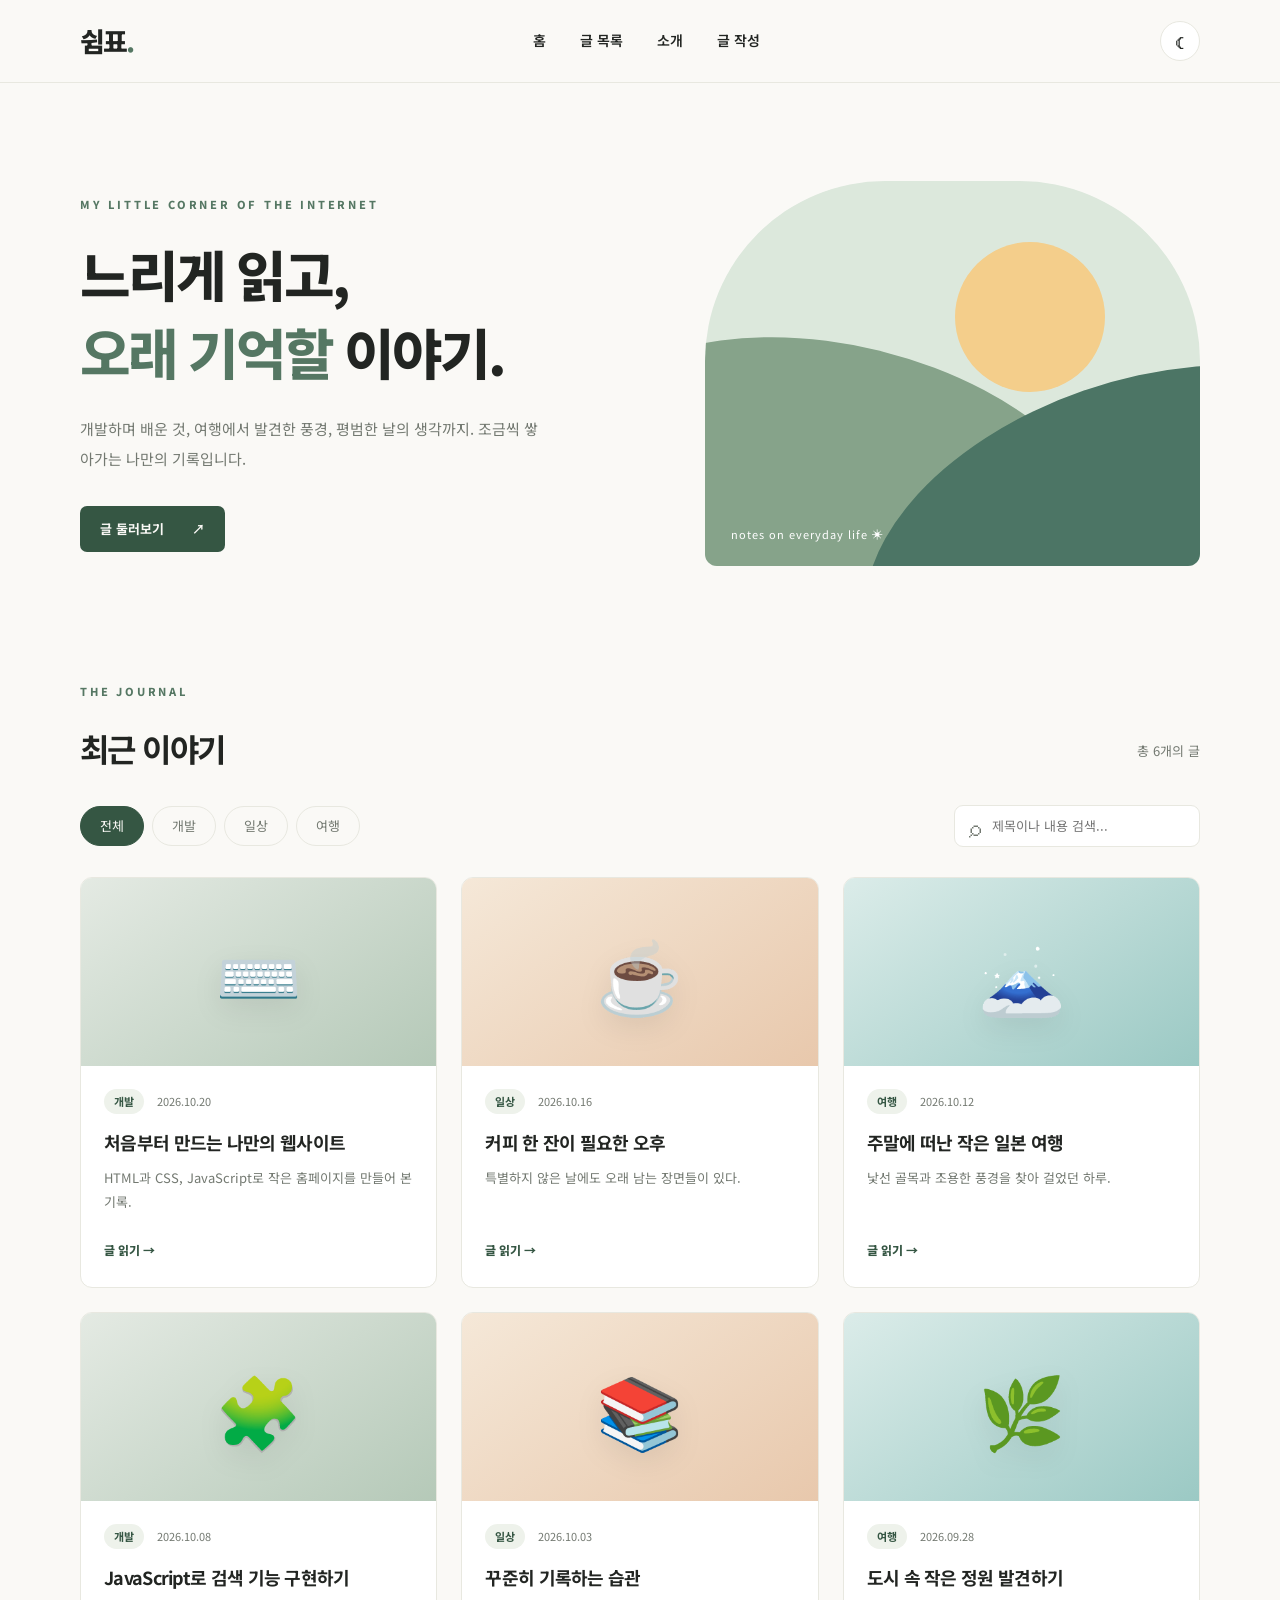
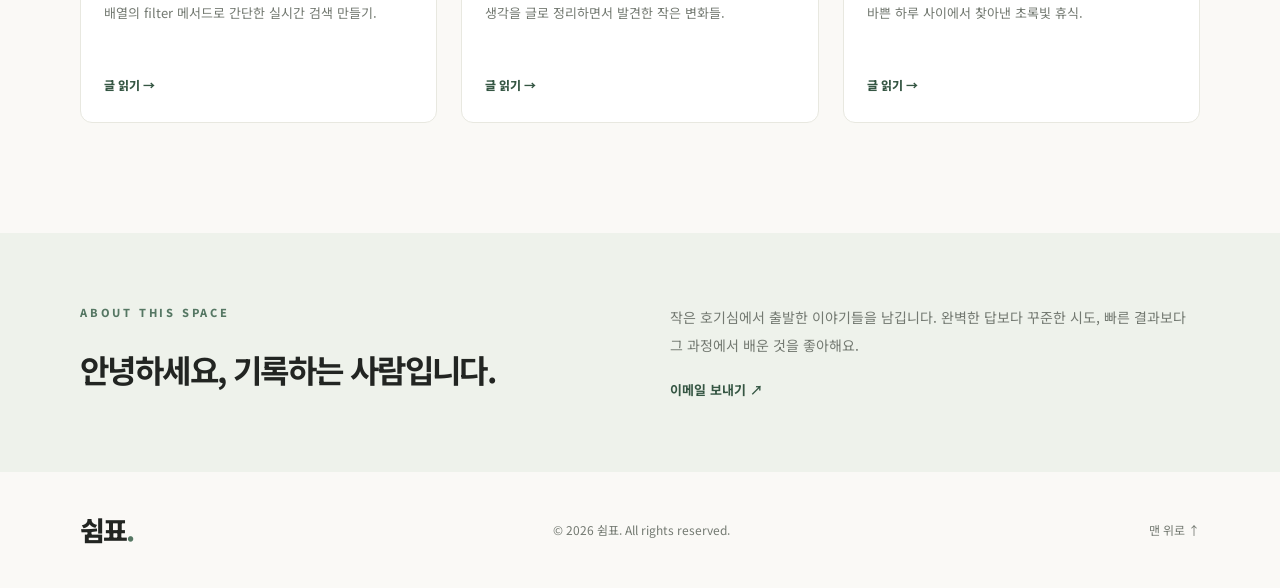
==== index.html @ 208cf1a2 "Add files via upload" ====
<!doctype html>
<html lang="ko">
<head>
  <meta charset="UTF-8" />
  <meta name="viewport" content="width=device-width, initial-scale=1.0" />
  <meta name="description" content="일상과 개발, 여행의 기록을 담은 개인 블로그" />
  <title>쉼표 — 나의 기록</title>
  <link rel="stylesheet" href="style.css" />
  <script src="script.js" defer></script>
</head>
<body>
  <header class="site-header">
    <div class="container header-inner">
      <a class="logo" href="#home" aria-label="쉼표 홈">쉼표<span>.</span></a>
      <nav class="main-nav" aria-label="주 메뉴">
        <a href="#home">홈</a><a href="#posts">글 목록</a><a href="#about">소개</a><a href="admin.html">글 작성</a>
      </nav>
      <button id="themeToggle" class="icon-btn" type="button" aria-label="다크 모드 전환" title="테마 전환">☾</button>
    </div>
  </header>

  <main id="home">
    <section class="hero container">
      <div class="hero-copy">
        <p class="eyebrow">MY LITTLE CORNER OF THE INTERNET</p>
        <h1>느리게 읽고,<br /><em>오래 기억할</em> 이야기.</h1>
        <p class="hero-desc">개발하며 배운 것, 여행에서 발견한 풍경, 평범한 날의 생각까지. 조금씩 쌓아가는 나만의 기록입니다.</p>
        <a class="primary-btn" href="#posts">글 둘러보기 <span aria-hidden="true">↗</span></a>
      </div>
      <div class="hero-art" aria-hidden="true"><div class="sun"></div><div class="hill hill-one"></div><div class="hill hill-two"></div><div class="art-caption">notes on everyday life ✳</div></div>
    </section>

    <section id="posts" class="posts-section container">
      <div class="section-top"><div><p class="eyebrow">THE JOURNAL</p><h2>최근 이야기</h2></div><p id="resultCount" class="result-count" aria-live="polite"></p></div>
      <div class="toolbar">
        <div class="filters" role="group" aria-label="카테고리 필터">
          <button class="filter active" data-category="전체" aria-pressed="true">전체</button>
          <button class="filter" data-category="개발" aria-pressed="false">개발</button>
          <button class="filter" data-category="일상" aria-pressed="false">일상</button>
          <button class="filter" data-category="여행" aria-pressed="false">여행</button>
        </div>
        <label class="search-wrap"><span aria-hidden="true">⌕</span><span class="sr-only">글 검색</span><input id="searchInput" type="search" placeholder="제목이나 내용 검색..." autocomplete="off" /></label>
      </div>
      <div id="postGrid" class="post-grid"></div>
      <p id="emptyState" class="empty-state" hidden>검색 결과가 없습니다. 다른 검색어를 입력해 보세요.</p>
    </section>

    <section id="about" class="about-section"><div class="container about-inner"><div><p class="eyebrow">ABOUT THIS SPACE</p><h2>안녕하세요, 기록하는 사람입니다.</h2></div><div><p>작은 호기심에서 출발한 이야기들을 남깁니다. 완벽한 답보다 꾸준한 시도, 빠른 결과보다 그 과정에서 배운 것을 좋아해요.</p><a href="mailto:hello@example.com">이메일 보내기 ↗</a></div></div></section>
  </main>

  <footer class="site-footer container"><a class="logo" href="#home">쉼표<span>.</span></a><span>© <span id="year"></span> 쉼표. All rights reserved.</span><a href="#home">맨 위로 ↑</a></footer>

  <dialog id="postDialog" class="post-dialog" aria-labelledby="dialogTitle"><div class="dialog-head"><span id="dialogCategory" class="tag"></span><button id="closeDialog" class="icon-btn" type="button" aria-label="글 닫기">✕</button></div><article><h2 id="dialogTitle"></h2><p id="dialogDate" class="dialog-date"></p><img id="dialogImage" class="dialog-image" alt="" hidden /><div id="dialogBody" class="dialog-body"></div></article></dialog>
</body>
</html>
---- style.css ----
@import url('https://fonts.googleapis.com/css2?family=DM+Serif+Display:ital@0;1&family=Noto+Sans+KR:wght@400;500;600;700;800&display=swap');
:root{--bg:#faf9f6;--panel:#fff;--text:#222522;--muted:#737971;--line:#e8e8e0;--accent:#557763;--accent-dark:#355643;--soft:#eef2eb;--shadow:0 18px 55px rgba(28,42,32,.09)}
:root[data-theme="dark"]{--bg:#171c1a;--panel:#222a25;--text:#f1f3ed;--muted:#a7b0a6;--line:#364039;--accent:#a6c8ac;--accent-dark:#bdddbe;--soft:#2d3930;--shadow:0 18px 55px rgba(0,0,0,.18)}
*{box-sizing:border-box}html{scroll-behavior:smooth}body{margin:0;background:var(--bg);color:var(--text);font-family:'Noto Sans KR',sans-serif;line-height:1.7;transition:background .2s,color .2s}button,input{font:inherit}a{color:inherit;text-decoration:none}button{cursor:pointer}button:focus-visible,a:focus-visible,input:focus-visible{outline:3px solid var(--accent);outline-offset:3px}.container{width:min(1120px,calc(100% - 48px));margin:auto}.site-header{border-bottom:1px solid var(--line);position:sticky;top:0;z-index:10;background:var(--bg)}.header-inner{height:82px;display:flex;align-items:center;justify-content:space-between;gap:20px}.logo{font-weight:800;font-size:27px;letter-spacing:-1.8px}.logo span{color:var(--accent)}.main-nav{display:flex;gap:34px;font-size:14px;font-weight:600}.main-nav a:hover,.site-footer a:hover{color:var(--accent)}.icon-btn{border:1px solid var(--line);background:var(--panel);color:var(--text);height:40px;width:40px;border-radius:50%;display:grid;place-items:center;font-size:19px}.hero{display:grid;grid-template-columns:1.14fr 1fr;align-items:center;gap:60px;padding-top:98px;padding-bottom:116px}.eyebrow{font-size:11px;letter-spacing:2.8px;font-weight:800;color:var(--accent);margin:0 0 20px}.hero h1{font-size:clamp(37px,4.3vw,62px);letter-spacing:-3px;line-height:1.42;margin:0;font-weight:800}.hero h1 em{font-style:normal;color:var(--accent)}.hero-desc{max-width:460px;font-size:15px;line-height:2;color:var(--muted);margin:24px 0 32px}.primary-btn{display:inline-flex;align-items:center;gap:28px;background:var(--accent-dark);color:var(--bg);border-radius:7px;padding:12px 20px;font-size:13px;font-weight:700}.hero-art{height:385px;overflow:hidden;background:#dce8dc;position:relative;border-radius:180px 180px 12px 12px}.sun{position:absolute;width:150px;height:150px;top:61px;right:95px;background:#f4ce8b;border-radius:50%}.hill{position:absolute;bottom:-120px;width:115%;height:340px;border-radius:50%}.hill-one{background:#86a38a;left:-150px;transform:rotate(14deg)}.hill-two{background:#4c7565;left:150px;bottom:-155px;transform:rotate(-19deg)}.art-caption{position:absolute;bottom:22px;left:26px;font-size:11px;color:#fff;letter-spacing:1px}.posts-section{padding-bottom:110px;scroll-margin-top:105px}.section-top{display:flex;align-items:end;justify-content:space-between;margin-bottom:30px}.section-top h2,.about-section h2{margin:0;font-size:32px;letter-spacing:-1.6px}.result-count{color:var(--muted);font-size:13px}.toolbar{display:flex;justify-content:space-between;gap:20px;align-items:center;margin-bottom:30px}.filters{display:flex;gap:8px;flex-wrap:wrap}.filter{border:1px solid var(--line);background:transparent;color:var(--muted);border-radius:30px;padding:8px 19px;font-size:13px}.filter.active{color:var(--bg);background:var(--accent-dark);border-color:var(--accent-dark)}.search-wrap{display:flex;align-items:center;gap:9px;border:1px solid var(--line);background:var(--panel);border-radius:9px;padding:8px 14px;color:var(--muted)}.search-wrap>span:first-child{font-size:24px;line-height:1}.search-wrap input{width:195px;border:0;background:transparent;color:var(--text);outline:none;font-size:13px}.post-grid{display:grid;grid-template-columns:repeat(3,minmax(0,1fr));gap:24px}.post-card{background:var(--panel);border:1px solid var(--line);border-radius:12px;overflow:hidden;transition:transform .2s,box-shadow .2s}.post-card:hover{transform:translateY(-5px);box-shadow:var(--shadow)}.post-cover{height:188px;display:grid;place-items:center;position:relative;overflow:hidden}.post-cover span{font-size:70px;filter:drop-shadow(0 10px 14px #00000012)}.cover-dev{background:linear-gradient(145deg,#e4eae3,#b5c9b8)}.cover-life{background:linear-gradient(145deg,#f5e8d8,#e8c8ac)}.cover-trip{background:linear-gradient(145deg,#dbece9,#9bc9c4)}.post-content{padding:23px 23px 25px}.post-meta{display:flex;gap:13px;align-items:center;color:var(--muted);font-size:11px}.tag{display:inline-block;color:var(--accent-dark);background:var(--soft);padding:3px 10px;border-radius:99px;font-size:11px;font-weight:700}.post-content h3{font-size:18px;letter-spacing:-.7px;line-height:1.55;margin:15px 0 9px}.post-content p{font-size:13px;line-height:1.9;color:var(--muted);margin:0 0 20px;min-height:49px}.read-btn{border:0;background:none;padding:0;color:var(--accent-dark);font-size:12px;font-weight:800}.empty-state{text-align:center;padding:70px 0;color:var(--muted)}.about-section{background:var(--soft);padding:70px 0;scroll-margin-top:82px}.about-inner{display:grid;grid-template-columns:1fr 1fr;gap:60px}.about-inner p:not(.eyebrow){font-size:14px;color:var(--muted);line-height:2;margin:0 0 16px}.about-inner a{color:var(--accent-dark);font-weight:700;font-size:13px}.site-footer{display:flex;justify-content:space-between;gap:20px;align-items:center;padding-top:35px;padding-bottom:35px;font-size:12px;color:var(--muted)}.site-footer .logo{color:var(--text)}.post-dialog{width:min(680px,calc(100% - 32px));max-height:min(85vh,850px);background:var(--panel);color:var(--text);border:1px solid var(--line);border-radius:15px;padding:30px 40px 48px;box-shadow:var(--shadow)}.post-dialog::backdrop{background:#101d17a8}.dialog-head{display:flex;justify-content:space-between;align-items:center}.post-dialog h2{font-size:30px;line-height:1.5;letter-spacing:-1px;margin:20px 0 6px}.dialog-date{font-size:12px;color:var(--muted);margin-bottom:28px}.dialog-body{font-size:15px;line-height:2.1;white-space:pre-line}.sr-only{position:absolute;width:1px;height:1px;padding:0;margin:-1px;overflow:hidden;clip:rect(0,0,0,0);white-space:nowrap;border:0}
@media(max-width:850px){.hero{gap:30px;padding-top:65px;padding-bottom:75px}.hero-art{height:315px}.post-grid{grid-template-columns:repeat(2,minmax(0,1fr))}.sun{right:55px}.about-inner{gap:35px}}
@media(max-width:590px){.container{width:min(100% - 32px,1120px)}.header-inner{height:68px}.main-nav{gap:14px;font-size:12px}.logo{font-size:24px}.hero{grid-template-columns:1fr;gap:34px;padding-top:55px;padding-bottom:70px}.hero h1{letter-spacing:-2px}.hero-art{height:280px;max-width:450px;width:100%}.section-top h2,.about-section h2{font-size:26px}.toolbar{align-items:stretch;flex-direction:column}.search-wrap input{width:100%}.post-grid{grid-template-columns:1fr}.post-cover{height:205px}.about-inner{grid-template-columns:1fr;gap:20px}.site-footer{flex-wrap:wrap}.post-dialog{padding:22px 22px 35px}.post-dialog h2{font-size:23px}}
@media(prefers-reduced-motion:reduce){html{scroll-behavior:auto}*,*::before,*::after{transition:none!important}}

.cover-image{width:100%;height:100%;object-fit:cover;display:block}.dialog-image{width:100%;max-height:360px;object-fit:cover;border-radius:10px;margin:0 0 22px}.dialog-image[hidden]{display:none}
.admin-layout{padding:70px 0 110px;display:grid;grid-template-columns:minmax(0,1.2fr) minmax(290px,.8fr);gap:30px;align-items:start}.admin-panel{background:var(--panel);border:1px solid var(--line);border-radius:16px;padding:28px}.admin-panel h2{margin:0 0 18px;font-size:23px}.admin-notice{background:var(--soft);border-radius:10px;padding:17px 19px;font-size:13px;color:var(--text);margin:20px 0 0}.admin-form{display:grid;gap:15px}.field{display:grid;gap:7px;font-size:13px;font-weight:700}.field input,.field select,.field textarea{width:100%;border:1px solid var(--line);background:var(--bg);color:var(--text);border-radius:8px;padding:11px 12px;font:inherit;font-weight:400}.field textarea{min-height:240px;resize:vertical}.admin-actions{display:flex;flex-wrap:wrap;gap:10px}.action-btn{border:none;border-radius:8px;padding:11px 17px;background:var(--accent-dark);color:var(--bg);font-size:13px;font-weight:700}.action-btn.secondary{background:var(--soft);color:var(--text);border:1px solid var(--line)}.action-btn.danger{background:#a63f3f;color:#fff}.admin-list{display:grid;gap:10px;max-height:650px;overflow:auto}.admin-post-item{display:flex;align-items:center;justify-content:space-between;gap:12px;border-bottom:1px solid var(--line);padding:10px 0}.admin-post-item strong{display:block;font-size:13px}.admin-post-item small{color:var(--muted)}.admin-post-item button{flex-shrink:0}.image-preview{max-width:100%;max-height:260px;object-fit:cover;border-radius:8px;display:block;margin-top:10px}.image-preview[hidden]{display:none}.help{font-size:12px;color:var(--muted);font-weight:400}.status{font-size:13px;min-height:22px;color:var(--accent-dark)}
@media(max-width:850px){.admin-layout{grid-template-columns:1fr}}@media(max-width:590px){.admin-panel{padding:19px}.main-nav{gap:10px}}
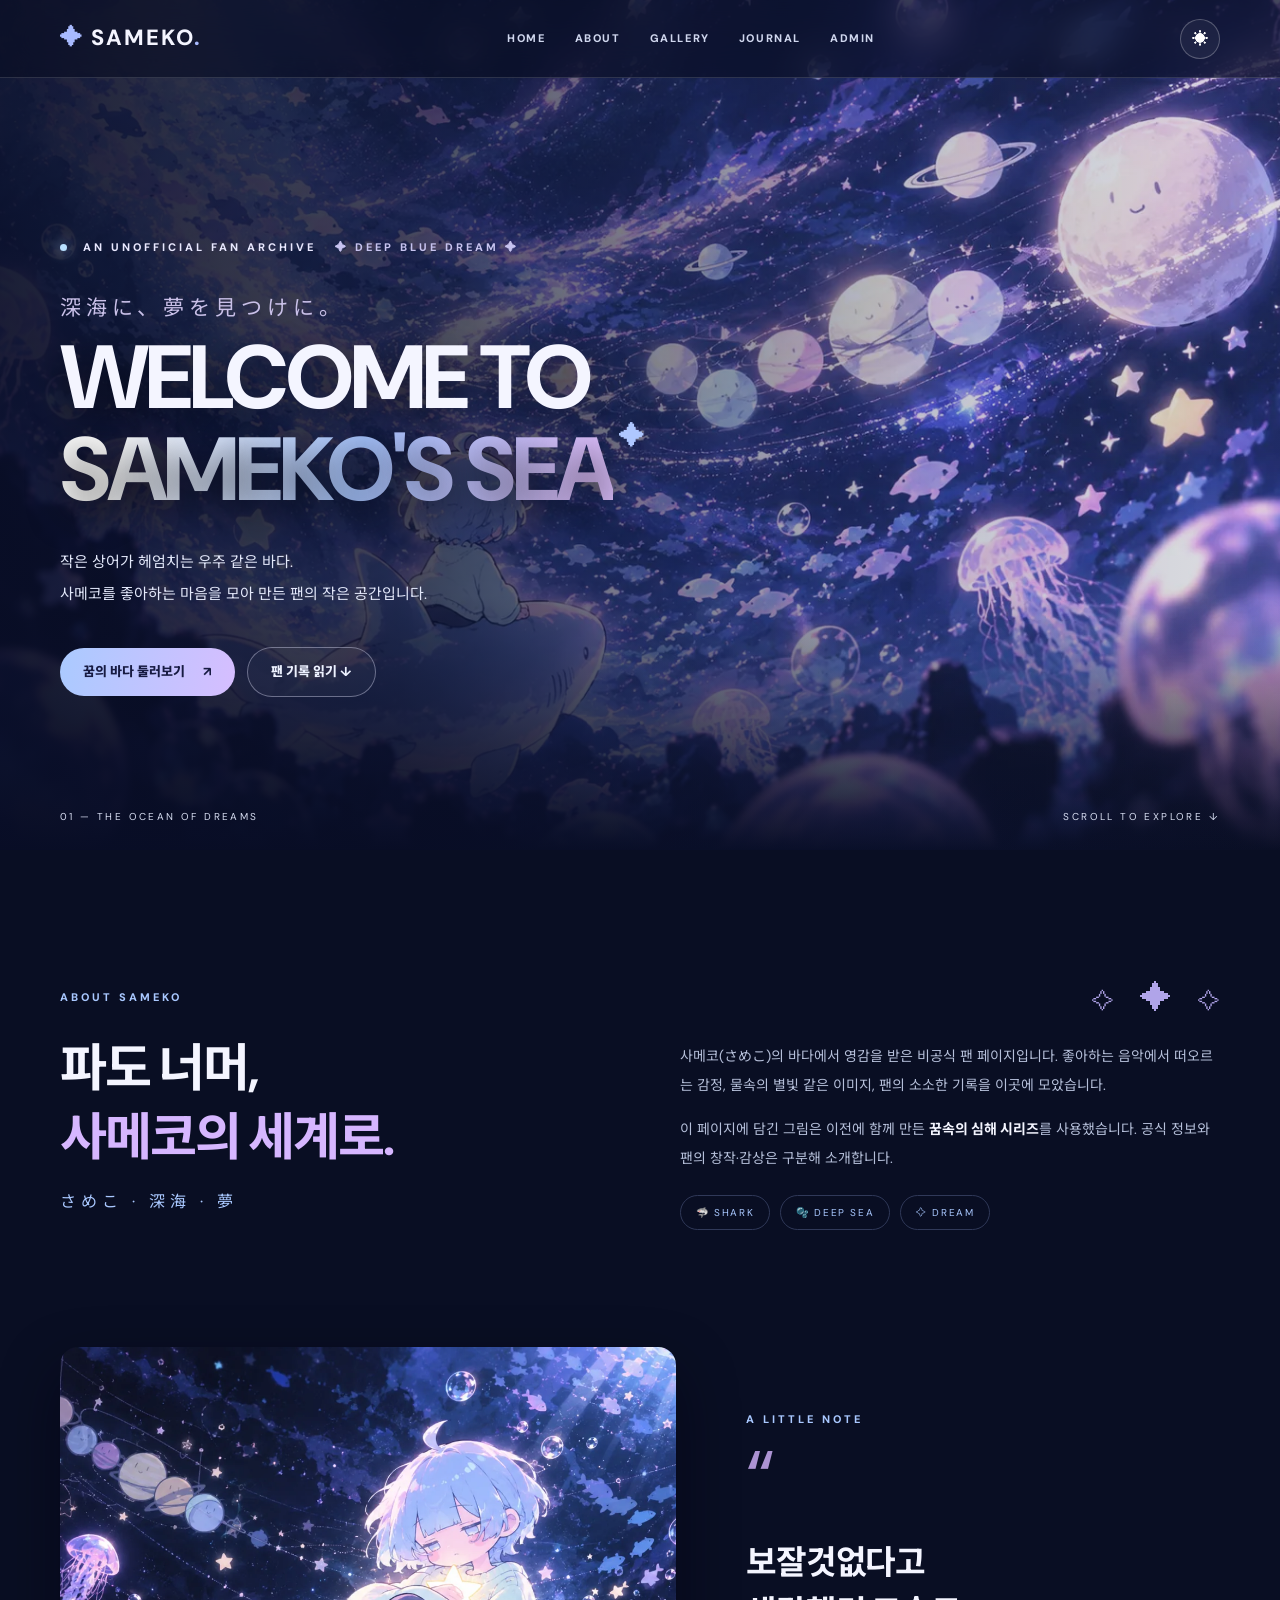
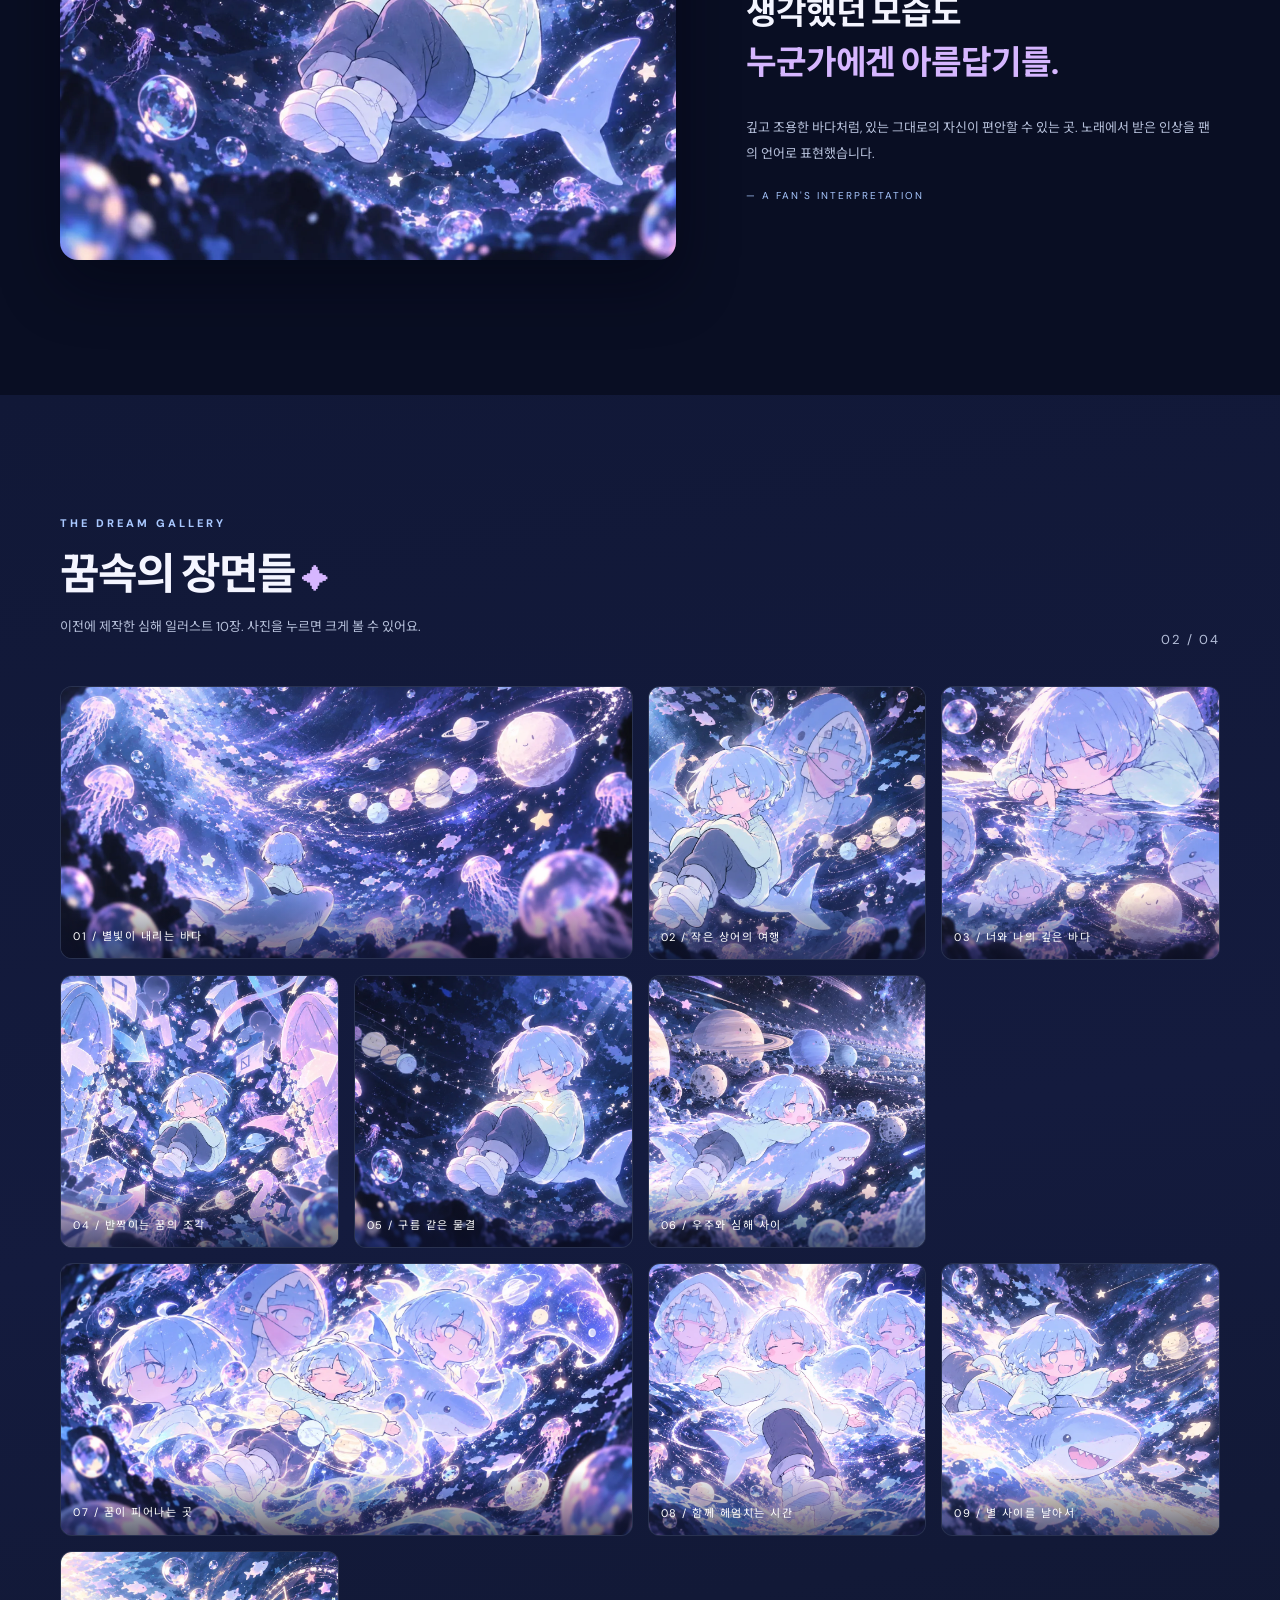
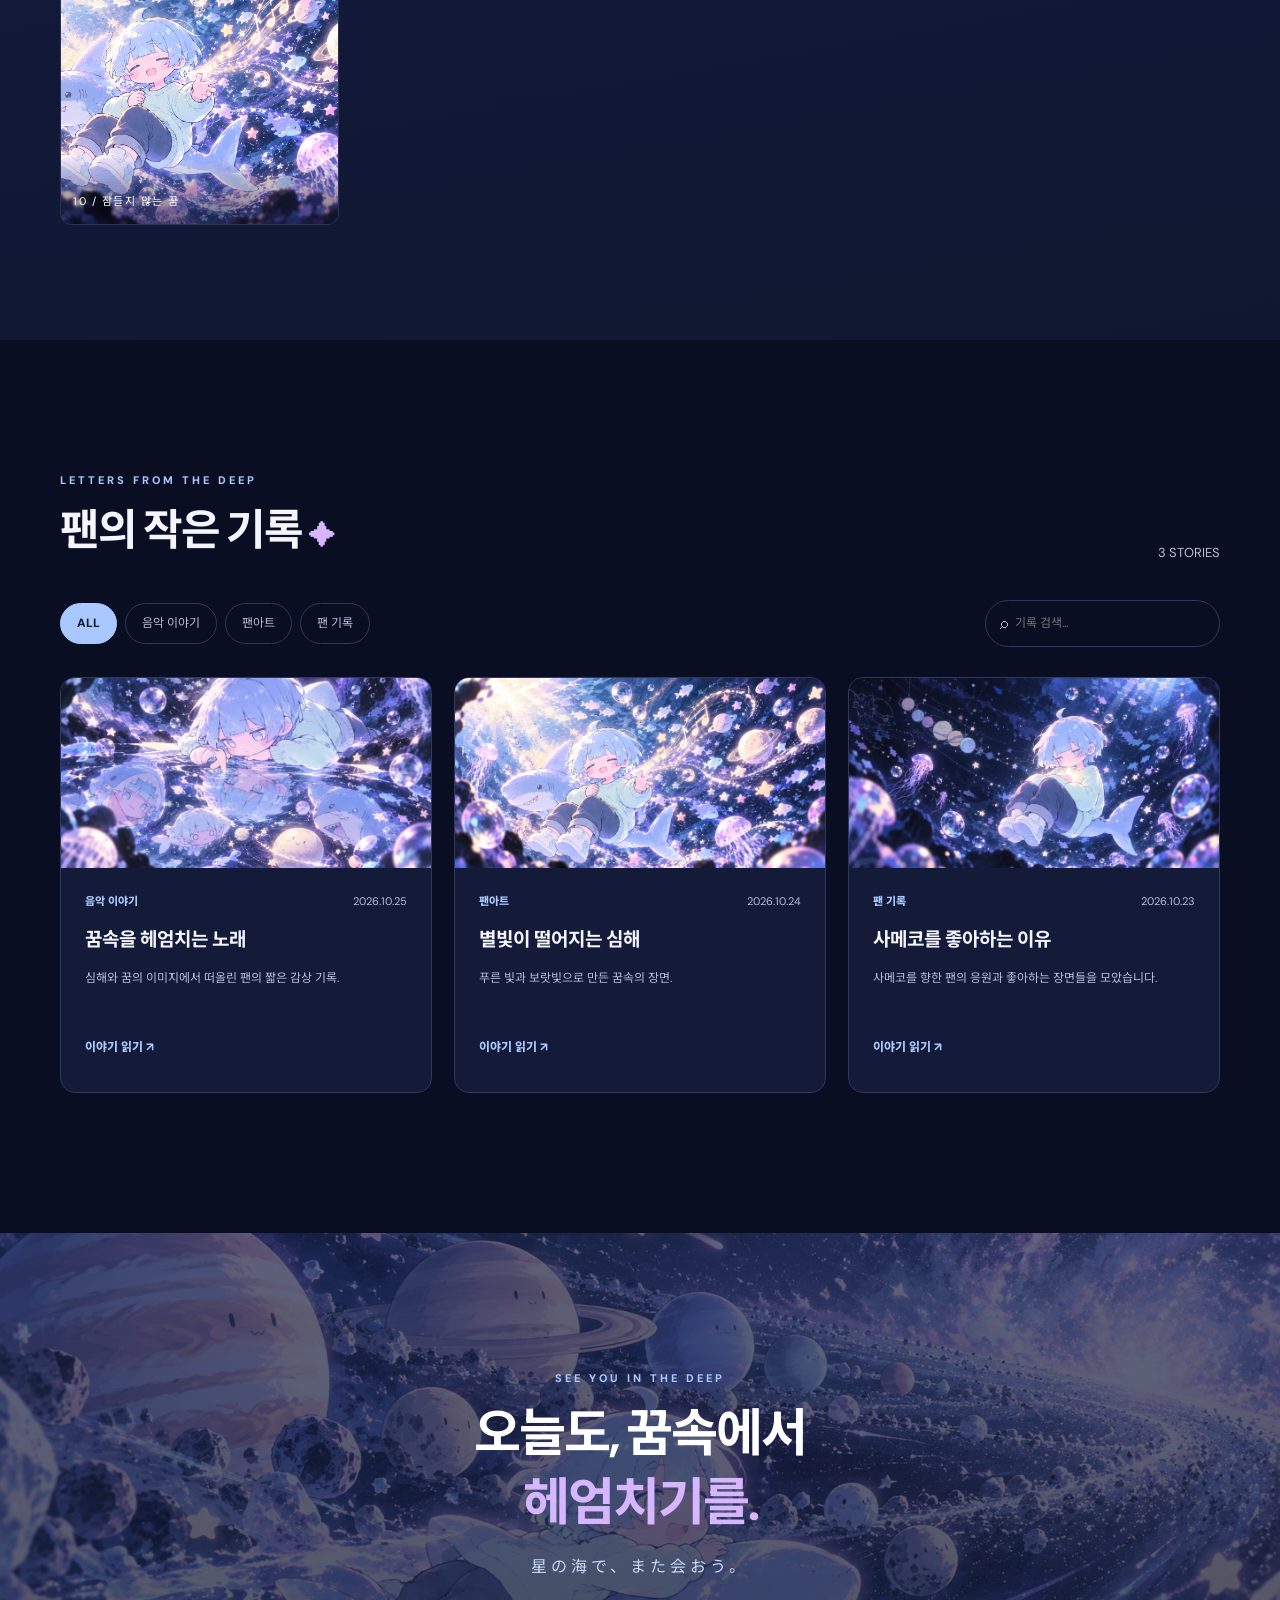
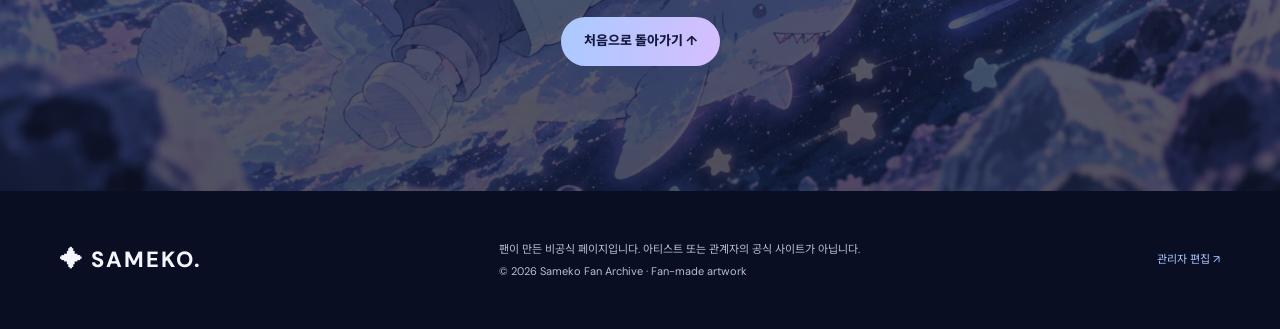
==== commit a5f0a646: "Add files via upload" ====
--- a/index.html
+++ b/index.html
@@ -1,55 +1,11 @@
-<!doctype html>
-<html lang="ko">
-<head>
-  <meta charset="UTF-8" />
-  <meta name="viewport" content="width=device-width, initial-scale=1.0" />
-  <meta name="description" content="일상과 개발, 여행의 기록을 담은 개인 블로그" />
-  <title>쉼표 — 나의 기록</title>
-  <link rel="stylesheet" href="style.css" />
-  <script src="script.js" defer></script>
-</head>
-<body>
-  <header class="site-header">
-    <div class="container header-inner">
-      <a class="logo" href="#home" aria-label="쉼표 홈">쉼표<span>.</span></a>
-      <nav class="main-nav" aria-label="주 메뉴">
-        <a href="#home">홈</a><a href="#posts">글 목록</a><a href="#about">소개</a><a href="admin.html">글 작성</a>
-      </nav>
-      <button id="themeToggle" class="icon-btn" type="button" aria-label="다크 모드 전환" title="테마 전환">☾</button>
-    </div>
-  </header>
-
-  <main id="home">
-    <section class="hero container">
-      <div class="hero-copy">
-        <p class="eyebrow">MY LITTLE CORNER OF THE INTERNET</p>
-        <h1>느리게 읽고,<br /><em>오래 기억할</em> 이야기.</h1>
-        <p class="hero-desc">개발하며 배운 것, 여행에서 발견한 풍경, 평범한 날의 생각까지. 조금씩 쌓아가는 나만의 기록입니다.</p>
-        <a class="primary-btn" href="#posts">글 둘러보기 <span aria-hidden="true">↗</span></a>
-      </div>
-      <div class="hero-art" aria-hidden="true"><div class="sun"></div><div class="hill hill-one"></div><div class="hill hill-two"></div><div class="art-caption">notes on everyday life ✳</div></div>
-    </section>
-
-    <section id="posts" class="posts-section container">
-      <div class="section-top"><div><p class="eyebrow">THE JOURNAL</p><h2>최근 이야기</h2></div><p id="resultCount" class="result-count" aria-live="polite"></p></div>
-      <div class="toolbar">
-        <div class="filters" role="group" aria-label="카테고리 필터">
-          <button class="filter active" data-category="전체" aria-pressed="true">전체</button>
-          <button class="filter" data-category="개발" aria-pressed="false">개발</button>
-          <button class="filter" data-category="일상" aria-pressed="false">일상</button>
-          <button class="filter" data-category="여행" aria-pressed="false">여행</button>
-        </div>
-        <label class="search-wrap"><span aria-hidden="true">⌕</span><span class="sr-only">글 검색</span><input id="searchInput" type="search" placeholder="제목이나 내용 검색..." autocomplete="off" /></label>
-      </div>
-      <div id="postGrid" class="post-grid"></div>
-      <p id="emptyState" class="empty-state" hidden>검색 결과가 없습니다. 다른 검색어를 입력해 보세요.</p>
-    </section>
-
-    <section id="about" class="about-section"><div class="container about-inner"><div><p class="eyebrow">ABOUT THIS SPACE</p><h2>안녕하세요, 기록하는 사람입니다.</h2></div><div><p>작은 호기심에서 출발한 이야기들을 남깁니다. 완벽한 답보다 꾸준한 시도, 빠른 결과보다 그 과정에서 배운 것을 좋아해요.</p><a href="mailto:hello@example.com">이메일 보내기 ↗</a></div></div></section>
-  </main>
-
-  <footer class="site-footer container"><a class="logo" href="#home">쉼표<span>.</span></a><span>© <span id="year"></span> 쉼표. All rights reserved.</span><a href="#home">맨 위로 ↑</a></footer>
-
-  <dialog id="postDialog" class="post-dialog" aria-labelledby="dialogTitle"><div class="dialog-head"><span id="dialogCategory" class="tag"></span><button id="closeDialog" class="icon-btn" type="button" aria-label="글 닫기">✕</button></div><article><h2 id="dialogTitle"></h2><p id="dialogDate" class="dialog-date"></p><img id="dialogImage" class="dialog-image" alt="" hidden /><div id="dialogBody" class="dialog-body"></div></article></dialog>
-</body>
-</html>
+<!doctype html><html lang="ko"><head><meta charset="UTF-8"><meta name="viewport" content="width=device-width, initial-scale=1"><meta name="theme-color" content="#090e23"><meta name="description" content="사메코(さめこ)를 응원하는 비공식 팬 페이지. 음악 감상, 팬아트, 심해의 꿈을 담았습니다."><title>SAMEKO — 深海の夢 | 비공식 팬 페이지</title><link rel="stylesheet" href="style.css"><script src="script.js" defer></script></head><body>
+<div class="ocean-glow" aria-hidden="true"></div><header class="site-header"><div class="container header-inner"><a class="logo" href="#home"><span class="logo-mark">✦</span> SAMEKO<span class="logo-dot">.</span></a><nav class="main-nav" aria-label="주 메뉴"><a href="#home">HOME</a><a href="#about">ABOUT</a><a href="#gallery">GALLERY</a><a href="#posts">JOURNAL</a><a href="admin.html">ADMIN</a></nav><button id="themeToggle" class="icon-btn" aria-label="테마 전환" type="button">☀</button></div></header>
+<main id="home"><section class="hero"><div class="hero-background" role="img" aria-label="상어와 별이 떠다니는 꿈 같은 보랏빛 심해 일러스트"></div><div class="hero-shade"></div><div class="hero-content container"><div class="tiny-overline"><span class="live-dot"></span> AN UNOFFICIAL FAN ARCHIVE <span class="star-line">✦ DEEP BLUE DREAM ✦</span></div><p class="hero-jp">深海に、夢を見つけに。</p><h1>WELCOME TO<br><span>SAMEKO'S SEA</span><i>✦</i></h1><p class="hero-description">작은 상어가 헤엄치는 우주 같은 바다.<br>사메코를 좋아하는 마음을 모아 만든 팬의 작은 공간입니다.</p><div class="hero-actions"><a class="primary-btn" href="#gallery">꿈의 바다 둘러보기 <span>↗</span></a><a class="ghost-btn" href="#posts">팬 기록 읽기 ↓</a></div></div><div class="hero-bottom container"><span>01 — THE OCEAN OF DREAMS</span><span>SCROLL TO EXPLORE ↓</span></div></section>
+<section id="about" class="intro-section container"><div class="intro-kicker"><span class="eyebrow">ABOUT SAMEKO</span><div class="orbit">✧ <span>✦</span> ✧</div></div><div class="intro-layout"><div><h2>파도 너머,<br><em>사메코의 세계로.</em></h2><p class="japanese-sub">さめこ · 深海 · 夢</p></div><div class="intro-text"><p>사메코(さめこ)의 바다에서 영감을 받은 비공식 팬 페이지입니다. 좋아하는 음악에서 떠오르는 감정, 물속의 별빛 같은 이미지, 팬의 소소한 기록을 이곳에 모았습니다.</p><p>이 페이지에 담긴 그림은 이전에 함께 만든 <strong>꿈속의 심해 시리즈</strong>를 사용했습니다. 공식 정보와 팬의 창작·감상은 구분해 소개합니다.</p><div class="tag-row"><span>🦈 SHARK</span><span>🫧 DEEP SEA</span><span>✧ DREAM</span></div></div></div></section>
+<section class="feature-section container"><div class="feature-image"><img src="assets/dream-05.webp" alt="파란 머리 캐릭터가 작은 상어와 함께 꿈의 바다를 여행하는 장면" loading="lazy"></div><div class="feature-copy"><p class="eyebrow">A LITTLE NOTE</p><p class="quote-mark">“</p><h2>보잘것없다고<br>생각했던 모습도<br><em>누군가에겐 아름답기를.</em></h2><p>깊고 조용한 바다처럼, 있는 그대로의 자신이 편안할 수 있는 곳. 노래에서 받은 인상을 팬의 언어로 표현했습니다.</p><span>— A FAN'S INTERPRETATION</span></div></section>
+<section id="gallery" class="gallery-section"><div class="container"><div class="section-heading"><div><p class="eyebrow">THE DREAM GALLERY</p><h2>꿈속의 장면들 <span>✦</span></h2><p class="section-desc">이전에 제작한 심해 일러스트 10장. 사진을 누르면 크게 볼 수 있어요.</p></div><span class="section-index">02 / 04</span></div><div class="gallery-grid" id="galleryGrid"></div></div></section>
+<section id="posts" class="posts-section container"><div class="section-heading"><div><p class="eyebrow">LETTERS FROM THE DEEP</p><h2>팬의 작은 기록 <span>✦</span></h2></div><span class="result-count" id="resultCount" aria-live="polite"></span></div><div class="toolbar"><div class="filters" role="group" aria-label="글 카테고리"><button class="filter active" data-category="전체" aria-pressed="true">ALL</button><button class="filter" data-category="음악 이야기" aria-pressed="false">음악 이야기</button><button class="filter" data-category="팬아트" aria-pressed="false">팬아트</button><button class="filter" data-category="팬 기록" aria-pressed="false">팬 기록</button></div><label class="search-wrap"><span aria-hidden="true">⌕</span><span class="sr-only">글 검색</span><input id="searchInput" type="search" placeholder="기록 검색..." autocomplete="off"></label></div><div class="post-grid" id="postGrid"></div><p class="empty-state" id="emptyState" hidden>일치하는 팬 기록이 없습니다.</p></section>
+<section class="closing"><div class="container closing-inner"><p class="eyebrow">SEE YOU IN THE DEEP</p><h2>오늘도, 꿈속에서<br><em>헤엄치기를.</em></h2><p>星の海で、また会おう。</p><a class="primary-btn" href="#home">처음으로 돌아가기 ↑</a></div></section></main>
+<footer class="site-footer container"><a class="logo" href="#home">✦ SAMEKO.</a><p>팬이 만든 비공식 페이지입니다. 아티스트 또는 관계자의 공식 사이트가 아닙니다.<br>© <span id="year"></span> Sameko Fan Archive · Fan-made artwork</p><a href="admin.html">관리자 편집 ↗</a></footer>
+<dialog id="postDialog" class="post-dialog" aria-labelledby="dialogTitle"><div class="dialog-head"><span id="dialogCategory" class="tag"></span><button id="closeDialog" class="icon-btn" type="button" aria-label="닫기">✕</button></div><article><h2 id="dialogTitle"></h2><p id="dialogDate" class="dialog-date"></p><img id="dialogImage" class="dialog-image" alt="" hidden><div id="dialogBody" class="dialog-body"></div></article></dialog>
+<dialog id="galleryDialog" class="gallery-dialog" aria-label="갤러리 이미지 보기"><button id="closeGallery" type="button" aria-label="이미지 닫기">✕</button><img id="galleryLarge" alt=""><div class="gallery-view-info"><span id="galleryCaption"></span><div><button id="galleryPrev" aria-label="이전 이미지" type="button">←</button><span id="galleryCounter"></span><button id="galleryNext" aria-label="다음 이미지" type="button">→</button></div></div></dialog></body></html>
--- a/style.css
+++ b/style.css
@@ -1,11 +1,6 @@
-@import url('https://fonts.googleapis.com/css2?family=DM+Serif+Display:ital@0;1&family=Noto+Sans+KR:wght@400;500;600;700;800&display=swap');
-:root{--bg:#faf9f6;--panel:#fff;--text:#222522;--muted:#737971;--line:#e8e8e0;--accent:#557763;--accent-dark:#355643;--soft:#eef2eb;--shadow:0 18px 55px rgba(28,42,32,.09)}
-:root[data-theme="dark"]{--bg:#171c1a;--panel:#222a25;--text:#f1f3ed;--muted:#a7b0a6;--line:#364039;--accent:#a6c8ac;--accent-dark:#bdddbe;--soft:#2d3930;--shadow:0 18px 55px rgba(0,0,0,.18)}
-*{box-sizing:border-box}html{scroll-behavior:smooth}body{margin:0;background:var(--bg);color:var(--text);font-family:'Noto Sans KR',sans-serif;line-height:1.7;transition:background .2s,color .2s}button,input{font:inherit}a{color:inherit;text-decoration:none}button{cursor:pointer}button:focus-visible,a:focus-visible,input:focus-visible{outline:3px solid var(--accent);outline-offset:3px}.container{width:min(1120px,calc(100% - 48px));margin:auto}.site-header{border-bottom:1px solid var(--line);position:sticky;top:0;z-index:10;background:var(--bg)}.header-inner{height:82px;display:flex;align-items:center;justify-content:space-between;gap:20px}.logo{font-weight:800;font-size:27px;letter-spacing:-1.8px}.logo span{color:var(--accent)}.main-nav{display:flex;gap:34px;font-size:14px;font-weight:600}.main-nav a:hover,.site-footer a:hover{color:var(--accent)}.icon-btn{border:1px solid var(--line);background:var(--panel);color:var(--text);height:40px;width:40px;border-radius:50%;display:grid;place-items:center;font-size:19px}.hero{display:grid;grid-template-columns:1.14fr 1fr;align-items:center;gap:60px;padding-top:98px;padding-bottom:116px}.eyebrow{font-size:11px;letter-spacing:2.8px;font-weight:800;color:var(--accent);margin:0 0 20px}.hero h1{font-size:clamp(37px,4.3vw,62px);letter-spacing:-3px;line-height:1.42;margin:0;font-weight:800}.hero h1 em{font-style:normal;color:var(--accent)}.hero-desc{max-width:460px;font-size:15px;line-height:2;color:var(--muted);margin:24px 0 32px}.primary-btn{display:inline-flex;align-items:center;gap:28px;background:var(--accent-dark);color:var(--bg);border-radius:7px;padding:12px 20px;font-size:13px;font-weight:700}.hero-art{height:385px;overflow:hidden;background:#dce8dc;position:relative;border-radius:180px 180px 12px 12px}.sun{position:absolute;width:150px;height:150px;top:61px;right:95px;background:#f4ce8b;border-radius:50%}.hill{position:absolute;bottom:-120px;width:115%;height:340px;border-radius:50%}.hill-one{background:#86a38a;left:-150px;transform:rotate(14deg)}.hill-two{background:#4c7565;left:150px;bottom:-155px;transform:rotate(-19deg)}.art-caption{position:absolute;bottom:22px;left:26px;font-size:11px;color:#fff;letter-spacing:1px}.posts-section{padding-bottom:110px;scroll-margin-top:105px}.section-top{display:flex;align-items:end;justify-content:space-between;margin-bottom:30px}.section-top h2,.about-section h2{margin:0;font-size:32px;letter-spacing:-1.6px}.result-count{color:var(--muted);font-size:13px}.toolbar{display:flex;justify-content:space-between;gap:20px;align-items:center;margin-bottom:30px}.filters{display:flex;gap:8px;flex-wrap:wrap}.filter{border:1px solid var(--line);background:transparent;color:var(--muted);border-radius:30px;padding:8px 19px;font-size:13px}.filter.active{color:var(--bg);background:var(--accent-dark);border-color:var(--accent-dark)}.search-wrap{display:flex;align-items:center;gap:9px;border:1px solid var(--line);background:var(--panel);border-radius:9px;padding:8px 14px;color:var(--muted)}.search-wrap>span:first-child{font-size:24px;line-height:1}.search-wrap input{width:195px;border:0;background:transparent;color:var(--text);outline:none;font-size:13px}.post-grid{display:grid;grid-template-columns:repeat(3,minmax(0,1fr));gap:24px}.post-card{background:var(--panel);border:1px solid var(--line);border-radius:12px;overflow:hidden;transition:transform .2s,box-shadow .2s}.post-card:hover{transform:translateY(-5px);box-shadow:var(--shadow)}.post-cover{height:188px;display:grid;place-items:center;position:relative;overflow:hidden}.post-cover span{font-size:70px;filter:drop-shadow(0 10px 14px #00000012)}.cover-dev{background:linear-gradient(145deg,#e4eae3,#b5c9b8)}.cover-life{background:linear-gradient(145deg,#f5e8d8,#e8c8ac)}.cover-trip{background:linear-gradient(145deg,#dbece9,#9bc9c4)}.post-content{padding:23px 23px 25px}.post-meta{display:flex;gap:13px;align-items:center;color:var(--muted);font-size:11px}.tag{display:inline-block;color:var(--accent-dark);background:var(--soft);padding:3px 10px;border-radius:99px;font-size:11px;font-weight:700}.post-content h3{font-size:18px;letter-spacing:-.7px;line-height:1.55;margin:15px 0 9px}.post-content p{font-size:13px;line-height:1.9;color:var(--muted);margin:0 0 20px;min-height:49px}.read-btn{border:0;background:none;padding:0;color:var(--accent-dark);font-size:12px;font-weight:800}.empty-state{text-align:center;padding:70px 0;color:var(--muted)}.about-section{background:var(--soft);padding:70px 0;scroll-margin-top:82px}.about-inner{display:grid;grid-template-columns:1fr 1fr;gap:60px}.about-inner p:not(.eyebrow){font-size:14px;color:var(--muted);line-height:2;margin:0 0 16px}.about-inner a{color:var(--accent-dark);font-weight:700;font-size:13px}.site-footer{display:flex;justify-content:space-between;gap:20px;align-items:center;padding-top:35px;padding-bottom:35px;font-size:12px;color:var(--muted)}.site-footer .logo{color:var(--text)}.post-dialog{width:min(680px,calc(100% - 32px));max-height:min(85vh,850px);background:var(--panel);color:var(--text);border:1px solid var(--line);border-radius:15px;padding:30px 40px 48px;box-shadow:var(--shadow)}.post-dialog::backdrop{background:#101d17a8}.dialog-head{display:flex;justify-content:space-between;align-items:center}.post-dialog h2{font-size:30px;line-height:1.5;letter-spacing:-1px;margin:20px 0 6px}.dialog-date{font-size:12px;color:var(--muted);margin-bottom:28px}.dialog-body{font-size:15px;line-height:2.1;white-space:pre-line}.sr-only{position:absolute;width:1px;height:1px;padding:0;margin:-1px;overflow:hidden;clip:rect(0,0,0,0);white-space:nowrap;border:0}
-@media(max-width:850px){.hero{gap:30px;padding-top:65px;padding-bottom:75px}.hero-art{height:315px}.post-grid{grid-template-columns:repeat(2,minmax(0,1fr))}.sun{right:55px}.about-inner{gap:35px}}
-@media(max-width:590px){.container{width:min(100% - 32px,1120px)}.header-inner{height:68px}.main-nav{gap:14px;font-size:12px}.logo{font-size:24px}.hero{grid-template-columns:1fr;gap:34px;padding-top:55px;padding-bottom:70px}.hero h1{letter-spacing:-2px}.hero-art{height:280px;max-width:450px;width:100%}.section-top h2,.about-section h2{font-size:26px}.toolbar{align-items:stretch;flex-direction:column}.search-wrap input{width:100%}.post-grid{grid-template-columns:1fr}.post-cover{height:205px}.about-inner{grid-template-columns:1fr;gap:20px}.site-footer{flex-wrap:wrap}.post-dialog{padding:22px 22px 35px}.post-dialog h2{font-size:23px}}
-@media(prefers-reduced-motion:reduce){html{scroll-behavior:auto}*,*::before,*::after{transition:none!important}}
-
-.cover-image{width:100%;height:100%;object-fit:cover;display:block}.dialog-image{width:100%;max-height:360px;object-fit:cover;border-radius:10px;margin:0 0 22px}.dialog-image[hidden]{display:none}
-.admin-layout{padding:70px 0 110px;display:grid;grid-template-columns:minmax(0,1.2fr) minmax(290px,.8fr);gap:30px;align-items:start}.admin-panel{background:var(--panel);border:1px solid var(--line);border-radius:16px;padding:28px}.admin-panel h2{margin:0 0 18px;font-size:23px}.admin-notice{background:var(--soft);border-radius:10px;padding:17px 19px;font-size:13px;color:var(--text);margin:20px 0 0}.admin-form{display:grid;gap:15px}.field{display:grid;gap:7px;font-size:13px;font-weight:700}.field input,.field select,.field textarea{width:100%;border:1px solid var(--line);background:var(--bg);color:var(--text);border-radius:8px;padding:11px 12px;font:inherit;font-weight:400}.field textarea{min-height:240px;resize:vertical}.admin-actions{display:flex;flex-wrap:wrap;gap:10px}.action-btn{border:none;border-radius:8px;padding:11px 17px;background:var(--accent-dark);color:var(--bg);font-size:13px;font-weight:700}.action-btn.secondary{background:var(--soft);color:var(--text);border:1px solid var(--line)}.action-btn.danger{background:#a63f3f;color:#fff}.admin-list{display:grid;gap:10px;max-height:650px;overflow:auto}.admin-post-item{display:flex;align-items:center;justify-content:space-between;gap:12px;border-bottom:1px solid var(--line);padding:10px 0}.admin-post-item strong{display:block;font-size:13px}.admin-post-item small{color:var(--muted)}.admin-post-item button{flex-shrink:0}.image-preview{max-width:100%;max-height:260px;object-fit:cover;border-radius:8px;display:block;margin-top:10px}.image-preview[hidden]{display:none}.help{font-size:12px;color:var(--muted);font-weight:400}.status{font-size:13px;min-height:22px;color:var(--accent-dark)}
-@media(max-width:850px){.admin-layout{grid-template-columns:1fr}}@media(max-width:590px){.admin-panel{padding:19px}.main-nav{gap:10px}}
+@import url('https://fonts.googleapis.com/css2?family=DM+Sans:wght@400;500;600;700;800&family=Noto+Sans+KR:wght@400;500;600;700;800&display=swap');
+:root{--bg:#090e23;--panel:#131b38;--panel-2:#192347;--text:#f4f5ff;--muted:#b5bfd9;--accent:#a9c8ff;--accent-dark:#729bea;--line:#303959;--soft:#1d294a;--highlight:#d6b6ff;--shadow:0 24px 60px #03051075;color-scheme:dark}html[data-theme=light]{--bg:#f5f6ff;--panel:#fff;--panel-2:#e6eafd;--text:#222747;--muted:#687394;--accent:#5278c9;--accent-dark:#476cc4;--line:#d6dcf0;--soft:#edf1ff;--highlight:#8055c6;--shadow:0 15px 45px #8796bd39;color-scheme:light}*{box-sizing:border-box}html{scroll-behavior:smooth}body{margin:0;background:var(--bg);color:var(--text);font-family:'DM Sans','Noto Sans KR',sans-serif;line-height:1.75}button,input,textarea,select{font:inherit}button{cursor:pointer}a{color:inherit;text-decoration:none}img{max-width:100%}.container{width:min(1160px,calc(100% - 48px));margin:auto}.ocean-glow{pointer-events:none;position:fixed;inset:0;background:radial-gradient(ellipse 55% 36% at 85% 35%,#646fdb0d,transparent 85%);z-index:-1}.site-header{height:78px;position:absolute;top:0;left:0;width:100%;z-index:20;border-bottom:1px solid #ffffff23;background:#080d23a3;backdrop-filter:blur(18px)}.header-inner{display:flex;align-items:center;justify-content:space-between;height:100%;gap:24px}.logo{font-size:22px;font-weight:800;letter-spacing:2px;white-space:nowrap}.logo-mark,.logo-dot{color:#a8baff}.main-nav{display:flex;align-items:center;gap:29px}.main-nav a{font-size:11px;font-weight:800;letter-spacing:1.6px;color:#d0d7ee;transition:color .2s}.main-nav a:hover{color:white}.icon-btn{border:1px solid #ffffff40;border-radius:50%;width:40px;height:40px;background:#ffffff0c;color:#fff}.hero{min-height:740px;height:min(850px,96svh);position:relative;display:flex;align-items:center;overflow:hidden;background:#0d1433}.hero-background,.hero-shade{position:absolute;inset:0}.hero-background{background:url('assets/dream-01.webp') center/cover no-repeat;transform:scale(1.05)}.hero-shade{background:linear-gradient(90deg,#080d26ec 0%,#080d26c3 31%,#0c153e40 72%,#0e133221),linear-gradient(0deg,#090e23 0%,transparent 30%)}.hero-content{z-index:1;position:relative;padding-top:85px}.tiny-overline,.eyebrow{font-size:11px;color:var(--accent);font-weight:800;letter-spacing:3px}.tiny-overline{color:#e9e8ff}.live-dot{display:inline-block;width:7px;height:7px;background:#b9e0ff;border-radius:50%;box-shadow:0 0 14px #b7d8ff;margin-right:10px}.star-line{margin-left:13px;color:#c7c3ef}.hero-jp{font-size:21px;letter-spacing:5px;color:#c9c0e8;margin:33px 0 5px}.hero h1{font-size:clamp(54px,7vw,100px);line-height:1.03;letter-spacing:-4px;max-width:1000px;margin:0;font-weight:800;text-shadow:0 12px 35px #0008}.hero h1 span{background:linear-gradient(100deg,#fff 10%,#a7c5ff 54%,#dec1ff 94%);background-clip:text;color:transparent}.hero h1 i{font-size:25px;color:#afc7ff;vertical-align:top;font-style:normal;margin-left:6px}.hero-description{color:#e3e8fa;line-height:2.15;font-size:15px;margin:30px 0 36px}.hero-actions{display:flex;gap:12px;flex-wrap:wrap;align-items:center}.primary-btn,.ghost-btn{display:inline-flex;align-items:center;gap:18px;border-radius:100px;padding:13px 23px;font-size:13px;font-weight:800}.primary-btn{background:linear-gradient(100deg,#aacaff,#d6beff);color:#171b42}.ghost-btn{border:1px solid #c3c5e078;color:#edf2ff;background:#ffffff08}.hero-bottom{position:absolute;bottom:25px;left:0;right:0;display:flex;justify-content:space-between;z-index:2;font-size:10px;letter-spacing:2.4px;color:#d8def2}.intro-section{padding:120px 0 115px}.intro-kicker{display:flex;justify-content:space-between;align-items:center}.orbit{color:#b0a4e9;font-size:22px}.orbit span{padding:0 20px;font-size:32px}.intro-layout{display:grid;grid-template-columns:1fr 1fr;gap:80px;align-items:center}.intro-layout h2,.section-heading h2,.closing h2{font-size:clamp(32px,4vw,56px);line-height:1.35;letter-spacing:-2px;margin:8px 0 16px}.intro-layout h2 em,.closing h2 em,.feature-copy h2 em{font-style:normal;color:var(--highlight)}.japanese-sub{color:var(--accent);letter-spacing:5px}.intro-text{color:var(--muted);font-size:14px;line-height:2.1}.intro-text strong{color:var(--text)}.tag-row{display:flex;gap:10px;flex-wrap:wrap;margin-top:22px}.tag-row span{border:1px solid var(--line);border-radius:30px;padding:6px 15px;color:var(--accent);font-size:10px;letter-spacing:1.6px}.feature-section{display:grid;grid-template-columns:1.13fr .87fr;gap:70px;align-items:center;padding-bottom:135px}.feature-image{overflow:hidden;border-radius:18px;box-shadow:var(--shadow)}.feature-image img{width:100%;display:block;aspect-ratio:1.2;object-fit:cover}.feature-copy{position:relative}.quote-mark{font-size:80px;line-height:1;color:var(--highlight);opacity:.8;margin:5px 0 -10px}.feature-copy h2{font-size:clamp(26px,2.6vw,39px);line-height:1.5;letter-spacing:-1.1px}.feature-copy>p:not(.eyebrow):not(.quote-mark){font-size:13px;line-height:2;color:var(--muted)}.feature-copy>span{font-size:10px;color:var(--accent);letter-spacing:2px}.gallery-section{padding:108px 0 115px;background:linear-gradient(170deg,#111837,#141b3e 50%,#101730)}html[data-theme=light] .gallery-section{background:linear-gradient(170deg,#e6eaff,#eef1ff)}.section-heading{display:flex;justify-content:space-between;align-items:end;gap:20px;margin-bottom:35px}.section-heading h2{margin:6px 0;font-size:clamp(29px,3.5vw,43px)}.section-heading h2 span{color:var(--highlight);font-size:26px}.section-desc,.section-index,.result-count{color:var(--muted);font-size:13px}.section-index{letter-spacing:2px;white-space:nowrap}.gallery-grid{display:grid;grid-template-columns:repeat(4,minmax(0,1fr));gap:15px}.gallery-item{background:var(--panel);border:1px solid #b9c6ec21;border-radius:12px;overflow:hidden;position:relative;padding:0;aspect-ratio:1.02;transition:transform .25s,box-shadow .25s}.gallery-item:first-child,.gallery-item:nth-child(7){grid-column:span 2;aspect-ratio:2.1}.gallery-item:hover{transform:translateY(-4px);box-shadow:var(--shadow)}.gallery-item img{width:100%;height:100%;display:block;object-fit:cover}.gallery-item span{position:absolute;bottom:0;left:0;right:0;padding:32px 12px 12px;text-align:left;color:white;font-size:11px;letter-spacing:1.5px;background:linear-gradient(transparent,#090c25a1)}.posts-section{padding:120px 0 140px}.toolbar{display:flex;justify-content:space-between;gap:20px;align-items:center;margin:30px 0}.filters{display:flex;gap:8px;flex-wrap:wrap}.filter{border:1px solid var(--line);background:transparent;color:var(--muted);padding:9px 16px;border-radius:30px;font-size:12px}.filter.active{background:var(--accent);color:#101832;border-color:var(--accent);font-weight:800}.search-wrap{border:1px solid var(--line);border-radius:30px;padding:4px 14px;display:flex;align-items:center;gap:7px;color:var(--muted)}.search-wrap input{border:0;background:transparent;color:var(--text);outline:0;width:190px;font-size:12px;padding:8px 0}.post-grid{display:grid;grid-template-columns:repeat(3,minmax(0,1fr));gap:22px}.post-card{overflow:hidden;background:var(--panel);border:1px solid var(--line);border-radius:15px}.post-cover{height:190px;background:var(--soft);display:grid;place-items:center;font-size:53px;overflow:hidden}.cover-image{width:100%;height:100%;object-fit:cover;display:block}.post-content{padding:24px}.post-meta{display:flex;justify-content:space-between;gap:10px;align-items:center;font-size:11px;color:var(--muted)}.tag{color:var(--accent);font-weight:800;font-size:11px}.post-content h3{font-size:19px;line-height:1.5;margin:15px 0 7px}.post-content p{font-size:12px;line-height:1.9;color:var(--muted);min-height:48px}.read-btn{color:var(--accent);background:none;border:0;padding:10px 0;font-weight:800;font-size:12px}.empty-state{color:var(--muted);padding:40px}.closing{padding:125px 0;text-align:center;background:linear-gradient(#121b40ac,#090e23b5),url('assets/dream-06.webp') center/cover}.closing-inner>p:not(.eyebrow){letter-spacing:4px;color:#ccd7fc}.closing h2{color:#fff}.closing .primary-btn{margin-top:20px}.site-footer{padding:36px 0;display:flex;align-items:center;justify-content:space-between;gap:25px}.site-footer p{font-size:11px;line-height:2;color:var(--muted)}.site-footer>a:last-child{font-size:11px;color:var(--accent)}.post-dialog,.gallery-dialog{background:var(--panel);color:var(--text);border:1px solid var(--line);box-shadow:var(--shadow);border-radius:18px;max-width:min(700px,calc(100vw - 32px));max-height:86vh;padding:25px 30px 35px}.post-dialog::backdrop,.gallery-dialog::backdrop{background:#030716da;backdrop-filter:blur(6px)}.dialog-head{display:flex;justify-content:space-between;align-items:center}.dialog-head .icon-btn{color:var(--text);border-color:var(--line)}.post-dialog h2{font-size:30px;line-height:1.4}.dialog-date{font-size:12px;color:var(--muted)}.dialog-image{width:100%;max-height:400px;object-fit:cover;border-radius:9px}.dialog-image[hidden]{display:none}.dialog-body{white-space:pre-wrap;line-height:2.2;color:var(--muted);padding-top:18px}.gallery-dialog{padding:10px;max-width:min(1100px,calc(100vw - 22px));width:1100px}.gallery-dialog>img{display:block;max-height:70vh;width:100%;object-fit:contain}.gallery-dialog>#closeGallery{position:absolute;right:15px;top:15px;color:#fff;background:#090d22ab;border:1px solid #ffffff66;border-radius:50%;width:38px;height:38px}.gallery-view-info{padding:9px 12px;display:flex;justify-content:space-between;align-items:center;font-size:12px;color:var(--muted)}.gallery-view-info button{background:none;border:1px solid var(--line);color:var(--text);padding:5px 12px;border-radius:20px;margin:0 8px}.sr-only{position:absolute;width:1px;height:1px;overflow:hidden;clip:rect(0,0,0,0)}[hidden]{display:none!important}
+/* local editor */.admin-page .site-header{position:relative;background:var(--panel)}.admin-page .main-nav a{color:var(--text)}.admin-page .icon-btn{color:var(--text);border-color:var(--line)}.admin-layout{padding:35px 0 110px;display:grid;grid-template-columns:minmax(0,1.2fr) minmax(290px,.8fr);gap:30px;align-items:start}.admin-panel{background:var(--panel);border:1px solid var(--line);border-radius:16px;padding:28px}.admin-panel h2{margin:0 0 18px;font-size:23px}.admin-notice{background:var(--soft);border:1px solid var(--line);border-radius:10px;padding:17px 19px;font-size:13px;color:var(--text);margin:24px 0 0}.admin-form{display:grid;gap:15px}.field{display:grid;gap:7px;font-size:13px;font-weight:700}.field input,.field select,.field textarea{width:100%;border:1px solid var(--line);background:var(--bg);color:var(--text);border-radius:8px;padding:11px 12px;font:inherit;font-weight:400}.field textarea{min-height:240px;resize:vertical}.admin-actions{display:flex;flex-wrap:wrap;gap:10px}.action-btn{border:none;border-radius:8px;padding:11px 17px;background:var(--accent-dark);color:#fff;font-size:13px;font-weight:700}.action-btn.secondary{background:var(--soft);color:var(--text);border:1px solid var(--line)}.action-btn.danger{background:#a63f3f;color:#fff}.admin-list{display:grid;gap:10px;max-height:650px;overflow:auto}.admin-post-item{display:flex;align-items:center;justify-content:space-between;gap:12px;border-bottom:1px solid var(--line);padding:10px 0}.admin-post-item strong{display:block;font-size:13px}.admin-post-item small{color:var(--muted)}.admin-post-item button{flex-shrink:0}.image-preview{max-width:100%;max-height:260px;object-fit:cover;border-radius:8px;display:block;margin-top:10px}.image-preview[hidden]{display:none}.help{font-size:12px;color:var(--muted);font-weight:400}.status{font-size:13px;min-height:22px;color:var(--accent)}
+@media(max-width:900px){.hero{min-height:650px}.feature-section{gap:25px}.gallery-grid{grid-template-columns:repeat(3,minmax(0,1fr))}.gallery-item:first-child,.gallery-item:nth-child(7){grid-column:span 1;aspect-ratio:1.02}.post-grid{grid-template-columns:repeat(2,minmax(0,1fr))}.admin-layout{grid-template-columns:1fr}.main-nav{gap:17px}}
+@media(max-width:620px){.container{width:calc(100% - 32px)}.site-header{height:65px}.logo{font-size:17px}.header-inner{gap:8px}.main-nav{gap:10px;overflow:auto;max-width:65%;scrollbar-width:none}.main-nav a{font-size:9px;letter-spacing:0}.icon-btn{width:30px;height:30px;flex-shrink:0}.hero{min-height:650px;height:85svh}.hero-background{background-position:61% center}.hero-shade{background:linear-gradient(90deg,#080d26d9,#080d2670),linear-gradient(0deg,#090e23,transparent 50%)}.tiny-overline{font-size:8px;letter-spacing:1.4px}.star-line{display:none}.hero-jp{font-size:15px;letter-spacing:2px}.hero h1{font-size:clamp(44px,12vw,72px);letter-spacing:-3px}.hero-description{font-size:12px}.hero-bottom{font-size:8px}.intro-section{padding:75px 0}.intro-layout{grid-template-columns:1fr;gap:12px}.feature-section{grid-template-columns:1fr;padding-bottom:75px;gap:30px}.gallery-section,.posts-section{padding:75px 0}.gallery-grid{grid-template-columns:repeat(2,minmax(0,1fr));gap:9px}.gallery-item{aspect-ratio:1.05}.gallery-item:first-child,.gallery-item:nth-child(7){grid-column:span 2;aspect-ratio:2.1}.section-heading{align-items:start}.section-index{display:none}.toolbar{flex-direction:column;align-items:stretch}.search-wrap input{width:100%}.post-grid{grid-template-columns:1fr}.closing{padding:85px 0}.site-footer{flex-direction:column;align-items:start}.admin-panel{padding:18px}.post-dialog{padding:18px}}
+@media(prefers-reduced-motion:reduce){html{scroll-behavior:auto}*,*:before,*:after{transition:none!important}}
